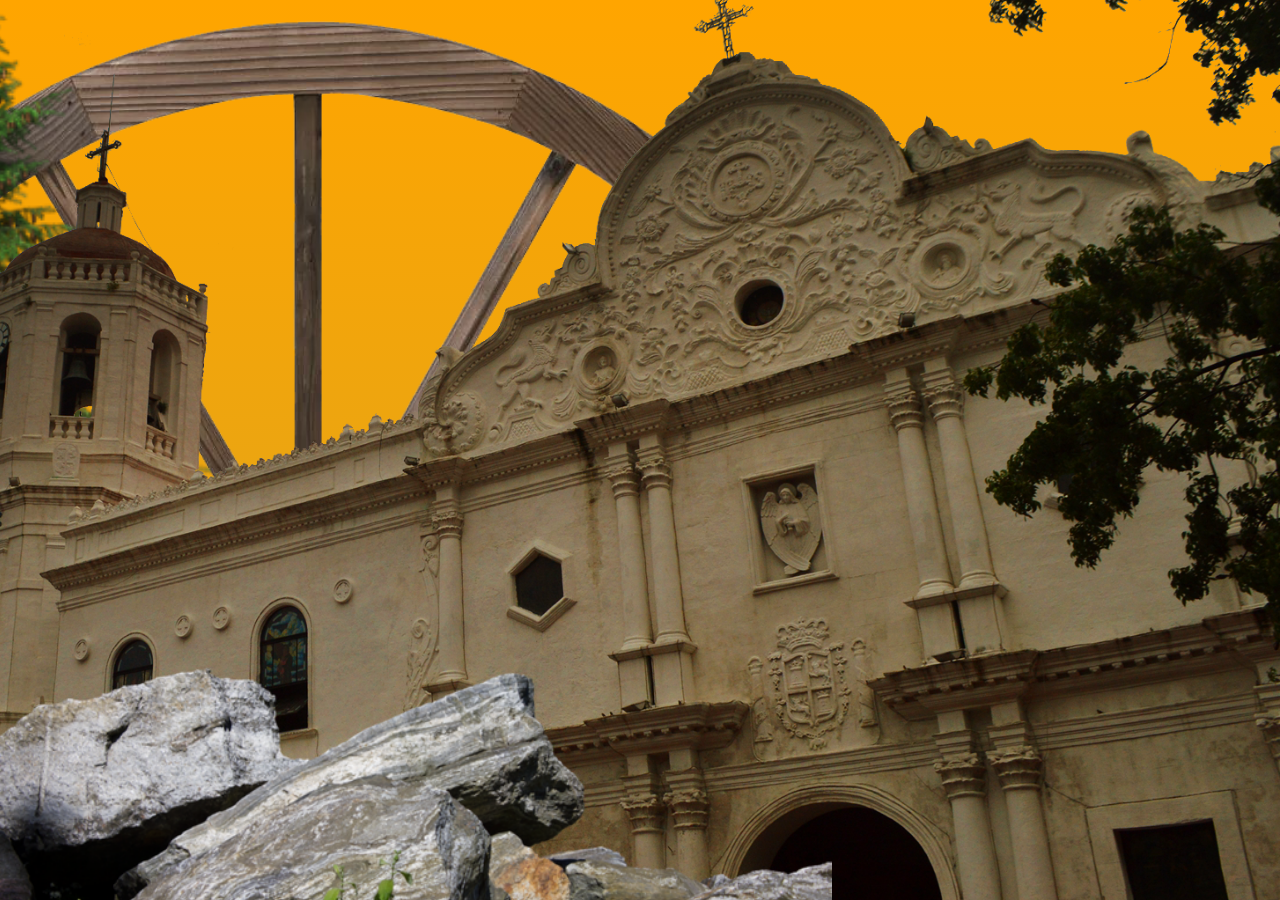
==== church/index.htm @ 438ee21d "10-2-23" ====
<!DOCTYPE html>
<html lang="en">
<head>
    <meta charset="UTF-8">
    <meta name="viewport" content="width=device-width, initial-scale=1.0">
    <title>CHURCH</title>
    <style>
        body {
            background-color: yellow;
            margin: 0;
            overflow: hidden;
        }
        .mainwrap {
            position: relative;
            background: linear-gradient(orange, goldenrod);
            display: flex;
            justify-content: right;
            height: 100vh;
            width: 100vw;
            overflow: hidden;
        }
        .mainwrap > img {
            position: absolute;
        }
        .building {
            top: -30dvh;
            height: 130dvh;
        }
        .land {
            right: calc(100vw - 65dvw);
            top: calc(100vh - 300px);
            width: 65dvw;
        }
        .wheel {
            right: 30vw;
            transform-origin: 30dvw 65dvh;
            animation: rotate 10s infinite linear;
            height: 130dvh;
        }
        .tree {
            right: 70dvw;
            bottom: 10dvh;
            height: 100dvh;
        }
        @keyframes rotate {
            0% {
                rotate: 0deg;
            }
            100% {
                rotate: 1turn;
            }
        }
        /* .test {
            height: 20px;
            width: 20px;
            background-color: black;
            position: absolute;
            right: calc((100vw - 1205px) + 440px);
            top: 460px;
        } */

    </style>
</head>
<body>
    <div class="mainwrap">
        <img src="./images/church wheel.png" alt="" class="wheel">
        <img src="./images/church tree.png" alt="" class="tree">
        <img src="./images/church building.png" alt="church building" class="building">
        <img src="./images/church land.png" alt="" class="land">
        <!-- <img src="./images/church cross.png" alt="" class="building">
        <img src="./images/church streetlight.png" alt="" class="building"> -->
    </div>
</body>
</html>
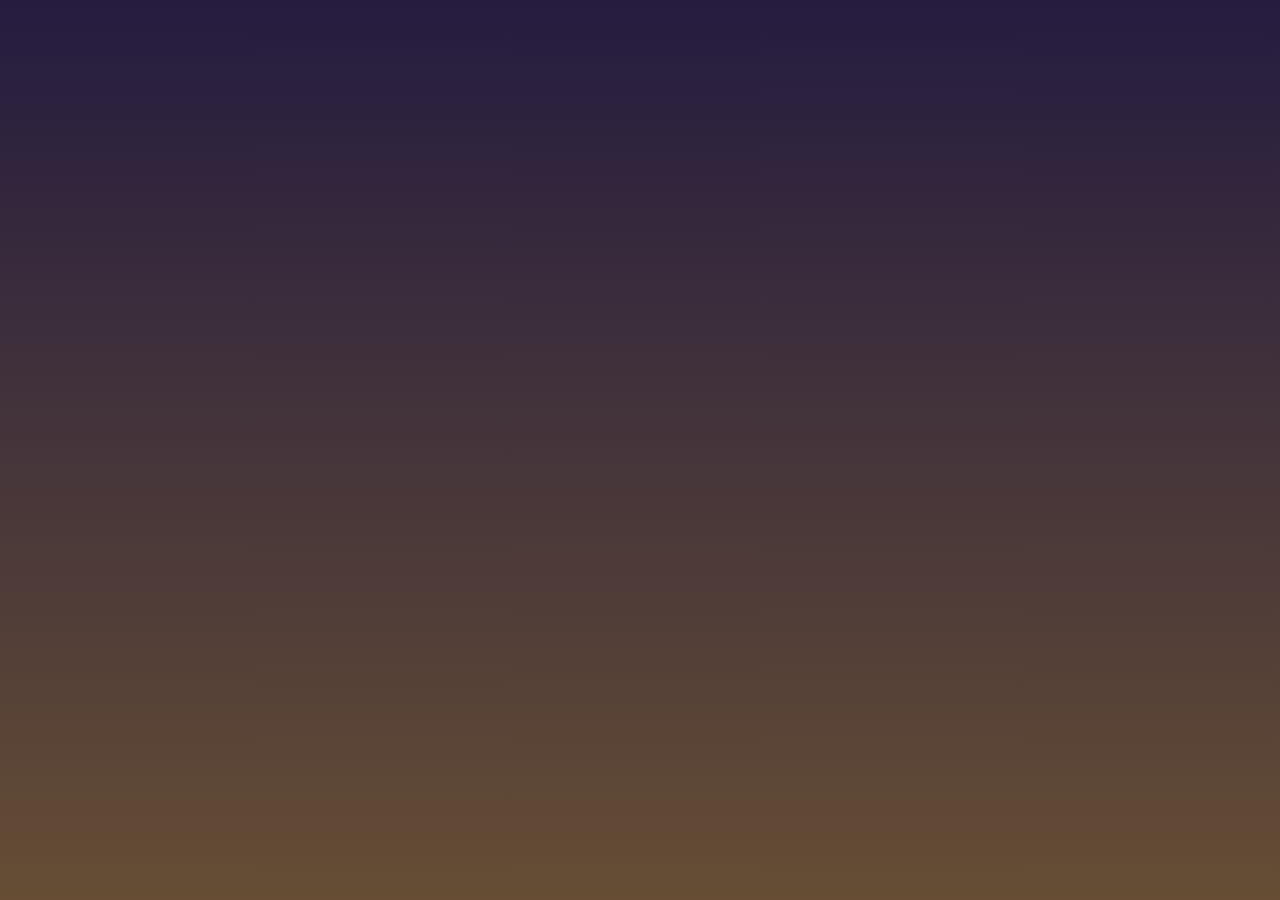
==== commit 4638c189: "Oct 5" ====
--- a/church/index.htm
+++ b/church/index.htm
@@ -19,8 +19,21 @@
             width: 100vw;
             overflow: hidden;
         }
-        .mainwrap > img {
-            position: absolute;
+        .mainwrap > img.land, img.tree, img.building, img.cross, img.light {
+            position: absolute;
+            animation: popup 1s ease-in-out forwards;
+            animation-delay: calc(var(--layer) * 120ms);
+            opacity: 0;
+        }
+        @keyframes popup {
+            from {
+                transform: translateY(200vh);
+                opacity: 0;
+            }
+            to {
+                transform: translateY(0vh);
+                opacity: 1;
+            }
         }
         .building {
             top: -30dvh;
@@ -32,7 +45,6 @@
             width: 65dvw;
         }
         .wheel {
-            right: 30vw;
             transform-origin: 30dvw 65dvh;
             animation: rotate 10s infinite linear;
             height: 130dvh;
@@ -55,20 +67,205 @@
             width: 20px;
             background-color: black;
             position: absolute;
-            right: calc((100vw - 1205px) + 440px);
-            top: 460px;
+            left: calc(500px + 30vw);
+            top: 70dvh;
         } */
-
+        .cross {
+            width: 15dvw;
+            height: 60dvh;
+            right: 70dvw;
+            top: 50dvh;       
+        }
+        .light {
+            height: 60dvh;
+            top: 50dvh;
+            right: 5dvw;
+        }
+        .cycle {
+            height: 3000px;
+            width: 3000px;
+            left: -65dvw;
+            top: -55dvh;
+            position: absolute;
+            background: linear-gradient(rgb(1, 1, 70), goldenrod);
+            border-radius: 200%;
+            animation: dayNight 20s infinite linear;
+        }
+        @keyframes dayNight {
+            0% {
+                rotate: 0turn;
+            }
+            100% {
+                rotate: 1turn;
+            }    
+        }
+        .btn {
+            position: absolute;
+            height: 30px;
+            width: 30px;
+            border-radius: 30px;
+            background-color: navy;
+            border-style: outset;
+            border-color: white;
+            right: 100px;
+            right: calc(100px * var(--lineup));
+            align-self: center;
+            cursor: pointer;
+            transition: all 0.3s ease-out;
+        }
+        .mainwrap > #entry1:checked ~ #one{
+            background-color: gold;
+            color: black;
+        }
+        .mainwrap > #entry2:checked ~ #two{
+            background-color: gold;
+            color: black;
+        }
+        .mainwrap > #entry3:checked ~ #three{
+            background-color: gold;
+            color: black;
+        }
+        .mainwrap > #entry4:checked ~ #four{
+            background-color: gold;
+            color: black;
+        }
+        .mainwrap > #entry5:checked ~ #five{
+            background-color: gold;
+            color: black;
+        }
+        .mainwrap > #entry6:checked ~ #six{
+            background-color: gold;
+            color: black;
+        }
+        .mainwrap > #entry7:checked ~ #seven{
+            background-color: gold;
+            color: black;
+        }
+        .mainwrap > #entry8:checked ~ #eight{
+            background-color: gold;
+            color: black;
+        }
+        .card {
+            /* background-color: rgba(calc(var(--rval) * 15), calc(var(--gval) * 15), calc(var(--bval) * 15), 0.6); */
+            color: var(--color);
+            width: 600px;
+            height: 600px;
+            align-self: center;
+            left: 60px;
+            position: absolute;
+            border-radius: 20px;
+            opacity: 0;
+            transition: all 0.2s ease-in-out;
+        }
+        #entry1:checked ~ .one {
+            opacity: 1;
+        }
+        #entry2:checked ~ .two {
+            opacity: 1;
+        }
+        #entry3:checked ~ .three {
+            opacity: 1;
+        }
+        #entry4:checked ~ .four {
+            opacity: 1;
+        }
+        #entry5:checked ~ .five {
+            opacity: 1;
+        }
+        #entry6:checked ~ .six {
+            opacity: 1;
+        }
+        #entry7:checked ~ .seven {
+            opacity: 1;
+        }
+        #entry8:checked ~ .eight {
+            opacity: 1;
+        }
+        .wheelcon {
+            position: absolute;
+            right: 30vw;
+            animation: slidein 2s ease-in-out forwards;
+            animation-delay: 10ms;
+            opacity: 0;
+        }
+        @keyframes slidein {
+            from {
+                transform: translateX(200vw);
+                opacity: 0;
+            }
+            to {
+                transform: translateX(0vw);
+                opacity: 1;
+            }
+        }
+        .mainwrap > label {
+            --layer: 15;
+            animation: popup 2s ease-in-out forwards;
+            animation-delay: calc(var(--layer) * 120ms);
+            opacity: 0;
+            color: white;
+            text-align: center;
+            font-weight: bold;
+            font-size: 25px;
+            font-family: Tahoma;
+        }
+        .mainwrap > .card {
+            --layer: 15;
+            animation: popupfade 2s ease-in-out forwards;
+            animation-delay: calc(var(--layer) * 120ms);
+            opacity: 0;
+        }
+        @keyframes popupfade {
+            0% {
+                opacity: 0;
+                transform: translateY(200vh);
+            }
+            100% {
+                transform: translateY(0vh);
+                background-color: rgba(calc(var(--rval) * 15), calc(var(--gval) * 15), calc(var(--bval) * 15), 0.6);
+            }
+        }
     </style>
 </head>
 <body>
-    <div class="mainwrap">
-        <img src="./images/church wheel.png" alt="" class="wheel">
-        <img src="./images/church tree.png" alt="" class="tree">
-        <img src="./images/church building.png" alt="church building" class="building">
-        <img src="./images/church land.png" alt="" class="land">
-        <!-- <img src="./images/church cross.png" alt="" class="building">
-        <img src="./images/church streetlight.png" alt="" class="building"> -->
-    </div>
+    <section class="mainwrap">
+        <!-- !!daynight-cycle-->
+        <div class="cycle"></div>
+        <!-- !!buildings-->
+        <div class="wheelcon"><img src="./images/church wheel.png" alt="" class="wheel" style="--layer: 5;"></div>
+            <!-- <div class="test"></div> -->
+        <img src="./images/church tree.png" alt="" class="tree" style="--layer: 0;">
+        <img src="./images/church building.png" alt="church building" class="building" style="--layer: 2;">
+        <img src="./images/church land.png" alt="" class="land" style="--layer: 1;">
+        <img src="./images/church cross.png" alt="" class="cross" style="--layer: 3;">
+        <img src="./images/church streetlight.png" alt="" class="light" style="--layer: 4;">
+        <!--input buttons [hide their display]-->
+        <input type="radio" name="dot" id="entry1" checked>
+        <input type="radio" name="dot" id="entry2">
+        <input type="radio" name="dot" id="entry3">
+        <input type="radio" name="dot" id="entry4">
+        <input type="radio" name="dot" id="entry5">
+        <input type="radio" name="dot" id="entry6">
+        <input type="radio" name="dot" id="entry7">
+        <input type="radio" name="dot" id="entry8">
+        <!--their buttons-->
+        <label for="entry1" class="btn" id="one" style="--lineup: 1">1</label>
+        <label for="entry2" class="btn" id="two" style="--lineup: 2">2</label>
+        <label for="entry3" class="btn" id="three" style="--lineup: 3">3</label>
+        <label for="entry4" class="btn" id="four" style="--lineup: 4">4</label>
+        <label for="entry5" class="btn" id="five" style="--lineup: 5">5</label>
+        <label for="entry6" class="btn" id="six" style="--lineup: 6">6</label>
+        <label for="entry7" class="btn" id="seven" style="--lineup: 7">7</label>
+        <label for="entry8" class="btn" id="eight" style="--lineup: 8">8</label>
+        <!--entry card divs-->
+        <div class="card one" style="--rval: 4; --gval: 5; --bval: 10;"></div>
+        <div class="card two" style="--rval: 10; --gval: 2; --bval: 6;"></div>
+        <div class="card three" style="--rval: 6; --gval: 9; --bval: 2;"></div>
+        <div class="card four" style="--rval: 12; --gval: 10; --bval: 5;"></div>
+        <div class="card five" style="--rval: 2; --gval: 12; --bval: 11;"></div>
+        <div class="card six" style="--rval: 11; --gval: 12; --bval: 3;"></div>
+        <div class="card seven" style="--rval: 8; --gval: 4; --bval: 2;"></div>
+        <div class="card eight" style="--rval: 5; --gval: 10; --bval: 15;"></div>
+    </section>
 </body>
 </html>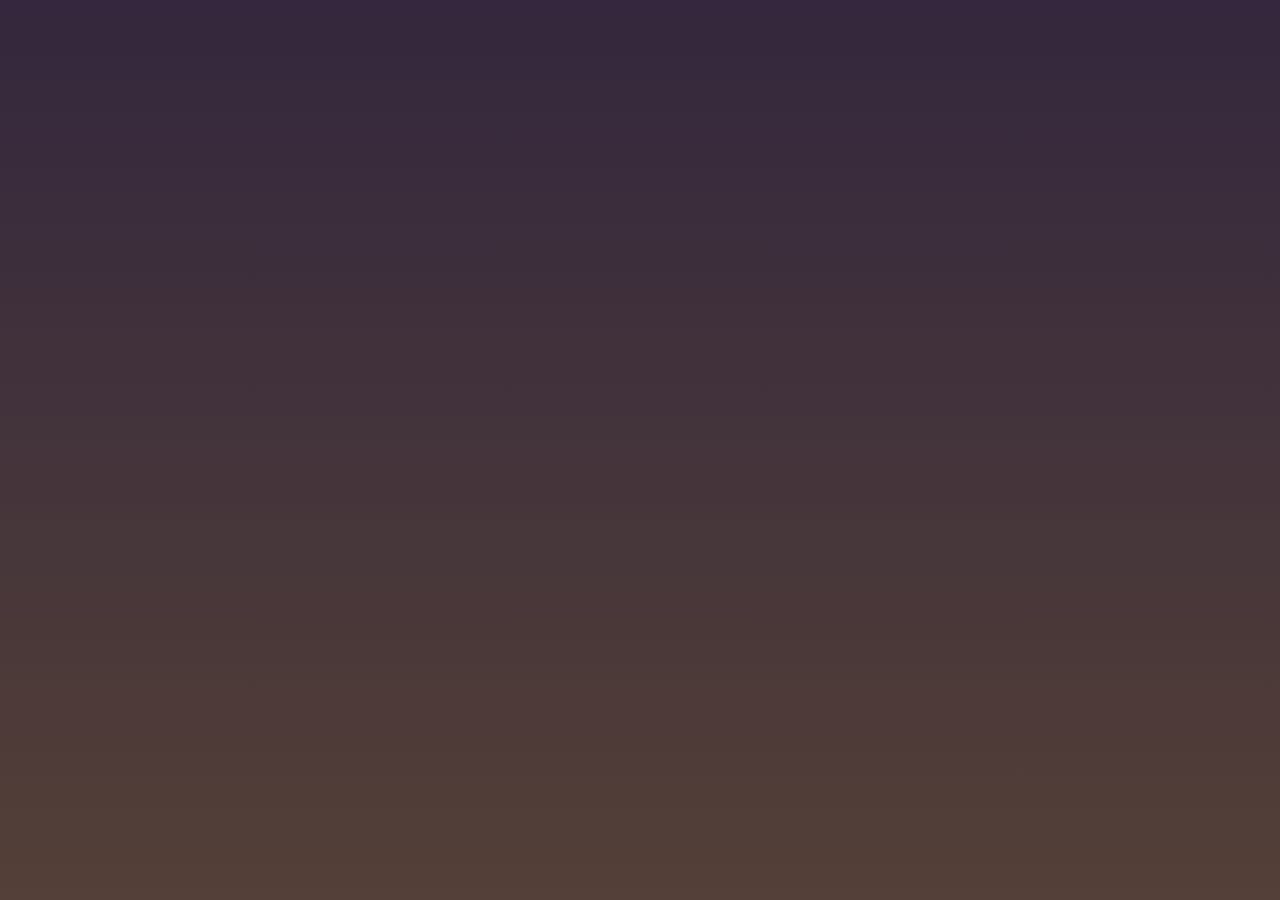
==== commit de5dd164: "oct 5, 2" ====
--- a/church/index.htm
+++ b/church/index.htm
@@ -82,10 +82,10 @@
             right: 5dvw;
         }
         .cycle {
-            height: 3000px;
-            width: 3000px;
+            height: 6000px;
+            width: 6000px;
             left: -65dvw;
-            top: -55dvh;
+            top: -155dvh;
             position: absolute;
             background: linear-gradient(rgb(1, 1, 70), goldenrod);
             border-radius: 200%;
